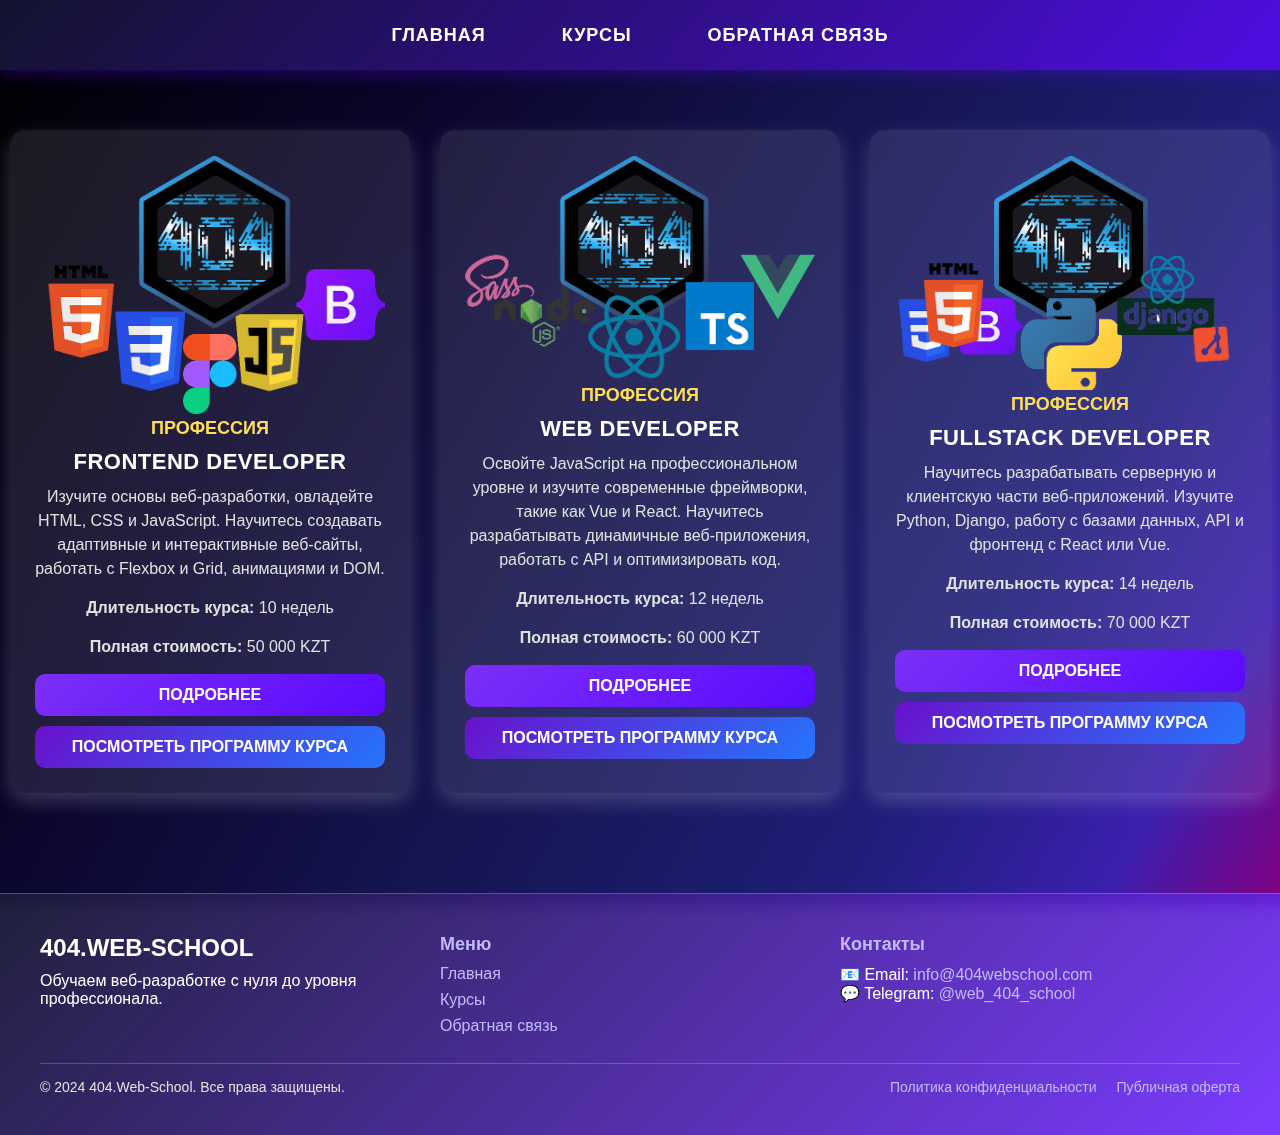
==== course-page.html @ c308d666 "пути для сайта" ====
<!DOCTYPE html>
<html lang="ru">
<head>
    <meta charset="UTF-8">
    <meta name="viewport" content="width=device-width, initial-scale=1.0">
    <link rel="stylesheet" href="./css/style.css">
    <title>404 web school</title>
</head>
<body>
    <header>
        <a href="./index.html"><p>Главная</p></a>
        <a href="./course-page.html"><p>Курсы</p></a>
        <p>Обратная связь</p>
    </header>
    
        <div class="courses">
            <!-- Курс по HTML + CSS + JavaScript -->
            <div class="course">
                <img src="./img/HTML CSS JavaScript Course.png" alt="Frontend Development">
                <h5>Профессия</h5>
                <h4>Frontend Developer</h4>
                <p>Изучите основы веб-разработки, овладейте HTML, CSS и JavaScript. Научитесь создавать адаптивные и интерактивные веб-сайты, работать с Flexbox и Grid, анимациями и DOM.</p>
                <p><strong>Длительность курса:</strong> 10 недель</p>
                <p><strong>Полная стоимость:</strong> 50 000 KZT</p>
                <button class="course-button">Подробнее</button>
                <button class="course-program-button">Посмотреть программу курса</button>
            </div>
        
            <!-- Курс по JavaScript + Vite + React -->
            <div class="course">
                <img src="./img/JavaScript Vite React Course.png" alt="Web Development">
                <h5>Профессия</h5>
                <h4>Web Developer</h4>
                <p>Освойте JavaScript на профессиональном уровне и изучите современные фреймворки, такие как Vue и React. Научитесь разрабатывать динамичные веб-приложения, работать с API и оптимизировать код.</p>
                <p><strong>Длительность курса:</strong> 12 недель</p>
                <p><strong>Полная стоимость:</strong> 60 000 KZT</p>
                <button class="course-button">Подробнее</button>
                <button class="course-program-button">Посмотреть программу курса</button>
            </div>
        
            <!-- Курс по Fullstack Development (Python + Django) -->
            <div class="course">
                <img src="./img/Fullstack Python Django.png" alt="Fullstack Development">
                <h5>Профессия</h5>
                <h4>Fullstack Developer</h4>
                <p>Научитесь разрабатывать серверную и клиентскую части веб-приложений. Изучите Python, Django, работу с базами данных, API и фронтенд с React или Vue.</p>
                <p><strong>Длительность курса:</strong> 14 недель</p>
                <p><strong>Полная стоимость:</strong> 70 000 KZT</p>
                <button class="course-button">Подробнее</button>
                <button class="course-program-button">Посмотреть программу курса</button>
            </div>
        </div>
    
    <footer>
        <div class="footer-container">
            <div class="footer-logo">
                <h2>404.Web-School</h2>
                <p>Обучаем веб-разработке с нуля до уровня профессионала.</p>
            </div>
    
            <div class="footer-links">
                <h3>Меню</h3>
                <ul>
                    <li><a href="#">Главная</a></li>
                    <li><a href="#">Курсы</a></li>
                    <li><a href="#">Обратная связь</a></li>
                </ul>
            </div>
    
            <div class="footer-contacts">
                <h3>Контакты</h3>
                <p>📧 Email: <a href="mailto:info@404webschool.com">info@404webschool.com</a></p>
                <p>💬 Telegram: <a href="https://t.me/web_404_school" target="_blank">@web_404_school</a></p>
            </div>
        </div>
    
        <div class="footer-bottom">
            <p>© 2024 404.Web-School. Все права защищены.</p>
            <div class="footer-links-bottom">
                <a href="#">Политика конфиденциальности</a>
                <a href="#">Публичная оферта</a>
            </div>
        </div>
    </footer>
    

    <script src="./js/script.js"></script>
</body>
</html>
---- css/style.css ----
* {
    margin: 0;
    padding: 0;
    box-sizing: border-box;
}

html, body {
    height: 100%;
    display: flex;
    flex-direction: column;
}

body {
    background: linear-gradient(120deg, #000000 0%, #0a0428 25%, #14144e 50%, #1e1e78 75%, #3b1fae 90%, #800080 100%);
    background-attachment: fixed; 
    color: white;
    font-family: Arial, sans-serif;
}

/* Основной контейнер страницы */
main {
    flex: 1;
    width: 100%;
    display: flex;
    flex-direction: column;
    align-items: center;
}
a{
    text-decoration:none ;
}
/* Хедер (фиксирован сверху) */
/* Хедер (фиксирован сверху, стилизованный) */
header {
    display: flex;
    justify-content: center;
    align-items: center;
    gap: 40px;
    position: fixed;
    top: 0;
    left: 0;
    width: 100%;
    height: 70px;
    background: linear-gradient(135deg, rgba(20, 20, 50, 0.95), rgba(91, 10, 255, 0.8));
    backdrop-filter: blur(15px);
    box-shadow: 0px 5px 15px rgba(91, 10, 255, 0.3);
    z-index: 1000;
    padding: 0 30px;
    transition: all 0.3s ease-in-out;
}

/* Логотип */
.header-logo {
    font-size: 22px;
    font-weight: bold;
    text-transform: uppercase;
    background: linear-gradient(90deg, #fff, #c2b8ff);
    -webkit-background-clip: text;
    -webkit-text-fill-color: transparent;
    letter-spacing: 1.5px;
    cursor: pointer;
    transition: transform 0.3s ease-in-out;
}

.header-logo:hover {
    transform: scale(1.1);
}

/* Меню */
header p {
    font-size: 18px;
    font-weight: 600;
    color: white;
    text-transform: uppercase;
    letter-spacing: 1px;
    cursor: pointer;
    transition: all 0.3s ease-in-out;
    padding: 12px 18px;
    border-radius: 8px;
    position: relative;
    overflow: hidden;
}

/* Анимация при наведении */
header p::before {
    content: "";
    position: absolute;
    width: 0;
    height: 100%;
    background: rgba(255, 255, 255, 0.2);
    left: 0;
    top: 0;
    transition: width 0.3s ease-in-out;
}

header p:hover::before {
    width: 100%;
}

header p:hover {
    color: #7b2ff7;
    box-shadow: 0px 4px 10px rgba(255, 255, 255, 0.2);
    transform: scale(1.05);
}

/* Анимация уменьшения хедера при скролле */
header.scrolled {
    height: 55px;
    background: linear-gradient(135deg, rgba(20, 20, 50, 0.85), rgba(91, 10, 255, 0.7));
    box-shadow: 0px 3px 10px rgba(91, 10, 255, 0.2);
}

/* Добавляем плавность перехода */
body {
    padding-top: 80px;
    transition: padding-top 0.3s ease-in-out;
}


/* Чтобы контент не перекрывался хедером */
main {
    padding-top: 80px;
}
.title-about {
    display: flex;
    align-items: center;
    justify-content: space-between;
    background: linear-gradient(135deg, rgba(91, 10, 255, 0.3), rgba(21, 0, 52, 0.6)); /* Градиентный фон */
    padding: 60px;
    border-radius: 20px;
    box-shadow: 0px 10px 25px rgba(255, 255, 255, 0.25);
    max-width: 1200px;
    margin: 60px auto;
    backdrop-filter: blur(12px);
    border: 1px solid rgba(255, 255, 255, 0.2);
    text-align: left;
    gap: 50px;
    overflow: hidden;
    position: relative;
    animation: fadeIn 1s ease-in-out;
}

/* Декоративные светящиеся элементы */
.title-about::before, .title-about::after {
    content: "";
    position: absolute;
    width: 120px;
    height: 120px;
    background: radial-gradient(circle, rgba(255, 255, 255, 0.2), transparent);
    border-radius: 50%;
    z-index: 0;
}

.title-about::before {
    top: -40px;
    left: -40px;
}

.title-about::after {
    bottom: -40px;
    right: -40px;
}

/* Изображение */
.title-about img {
    width: 45%;
    max-width: 500px;
    border-radius: 15px;
    box-shadow: 0px 8px 15px rgba(255, 255, 255, 0.3);
    object-fit: cover;
    transition: transform 0.3s ease-in-out;
    position: relative;
    z-index: 1;
}

.title-about img:hover {
    transform: scale(1.05);
}

/* Блок текста */
.title-content {
    flex: 1;
    max-width: 50%;
    position: relative;
    z-index: 1;
}

/* Заголовок */
.title-content h1 {
    font-size: 36px;
    font-weight: 800;
    color: white;
    text-transform: uppercase;
    text-shadow: 0px 5px 10px rgba(0, 0, 0, 0.3);
    margin-bottom: 15px;
    text-align: left;
    letter-spacing: 1.5px;
    background: linear-gradient(90deg, #fff, #c2b8ff);
    -webkit-background-clip: text;
    -webkit-text-fill-color: transparent;
}

/* Подзаголовок */
.title-content h2 {
    font-size: 28px;
    line-height: 1.6;
    font-weight: 700;
    color: white;
    text-shadow: 0px 4px 8px rgba(0, 0, 0, 0.3);
    margin-bottom: 15px;
}

/* Описание */
.title-content p {
    font-size: 18px;
    line-height: 1.7;
    color: #e0e0e0;
    text-shadow: 0px 3px 6px rgba(0, 0, 0, 0.3);
    margin-bottom: 15px;
}

/* CTA Кнопка */
.cta-button {
    display: inline-block;
    background: linear-gradient(135deg, #7b2ff7, #5b0aff);
    color: white;
    font-size: 18px;
    padding: 14px 24px;
    border: none;
    border-radius: 12px;
    cursor: pointer;
    transition: background 0.3s ease-in-out, transform 0.2s ease-in-out;
}

.cta-button:hover {
    background: linear-gradient(135deg, #5b0aff, #3b008d);
    transform: scale(1.08);
}

/* Анимация появления */
@keyframes fadeIn {
    from {
        opacity: 0;
        transform: translateY(30px);
    }
    to {
        opacity: 1;
        transform: translateY(0);
    }
}

/* Основной контейнер */
.whyme {
    background: rgba(255, 255, 255, 0.15);
    padding: 30px;
    border-radius: 15px;
    box-shadow: 0px 6px 15px rgba(255, 255, 255, 0.2);
    display: flex;
    flex-direction: row-reverse; /* Изображение справа */
    align-items: center;
    justify-content: space-between;
    gap: 40px;
    text-align: left;
    backdrop-filter: blur(10px);
    border: 1px solid rgba(255, 255, 255, 0.2);
}

/* Контент */
.whyme-content {
    flex: 1;
    text-align: left;
}

/* Заголовок */
.whyme h3 {
    font-size: 28px;
    margin-bottom: 20px;
    font-weight: 700;
    text-transform: uppercase;
    color: #ffffff;
    text-shadow: 0px 4px 8px rgba(0, 0, 0, 0.3);
}

/* Блок списка */
.whyme-block {
    display: flex;
    flex-direction: column;
    gap: 15px;
}

/* Элементы списка */
.whyme-block__img {
    display: flex;
    align-items: center;
    gap: 12px;
    background: rgba(255, 255, 255, 0.1);
    padding: 12px 15px;
    border-radius: 8px;
    box-shadow: 0px 4px 10px rgba(255, 255, 255, 0.1);
    transition: transform 0.2s ease-in-out;
}

.whyme-block__img:hover {
    transform: translateX(5px);
}

/* Цифры */
.whyme-block__img span {
    font-size: 20px;
    font-weight: bold;
    color: #ffffff;
    background: linear-gradient(135deg, #7b2ff7, #5b0aff);
    height: 40px;
    width: 40px;
    min-width: 40px;
    min-height: 40px;
    display: flex;
    align-items: center;
    justify-content: center;
    border-radius: 8px;
    text-align: center;
    box-shadow: 0px 4px 10px rgba(255, 255, 255, 0.3);
}

/* Текст */
.whyme-block__img h4 {
    font-size: 18px;
    font-weight: 400;
    color: #ffffff;
}

/* Изображение */
.whyme-image {
    flex-shrink: 0;
    display: flex;
    justify-content: center;
    align-items: center;
}

.whyme img {
    width: 400px; /* Увеличенный размер */
    border-radius: 12px;
    box-shadow: 0px 8px 20px rgba(255, 255, 255, 0.3);
    transition: transform 0.3s ease-in-out;
}

.whyme img:hover {
    transform: scale(1.08); /* Немного увеличивается при наведении */
}
.courses {
    display: flex;
    justify-content: center;
    gap: 35px;
    max-width: 1400px;
    margin: 50px auto;
    flex-wrap: wrap;
}

/* Контейнер для курса */
.courses {
    display: flex;
    justify-content: center;
    gap: 30px;
    max-width: 1400px;
    margin: 50px auto;
    flex-wrap: wrap;
}

.course {
    background: rgba(255, 255, 255, 0.1);
    padding: 25px;
    border-radius: 15px;
    box-shadow: 0px 8px 20px rgba(255, 255, 255, 0.2);
    text-align: center;
    max-width: 400px;
    width: 100%;
    backdrop-filter: blur(8px);
    transition: all 0.3s ease-in-out;
    overflow: hidden;
    position: relative;
}

.course:hover {
    transform: translateY(-5px);
    box-shadow: 0px 10px 25px rgba(255, 255, 255, 0.3);
}

.course img {
    width: 100%;
    height: auto;
    max-height: 300px;
    border-radius: 12px;
    object-fit: cover;
    transition: transform 0.3s ease-in-out;
}

.course:hover img {
    transform: scale(1.03);
}

.course h5 {
    font-size: 18px;
    color: #ffdd57;
    font-weight: 700;
    text-transform: uppercase;
    margin-bottom: 5px;
}

.course h4 {
    font-size: 22px;
    margin: 10px 0;
    color: white;
    font-weight: 700;
    text-transform: uppercase;
    letter-spacing: 0.5px;
}

.course p {
    font-size: 16px;
    color: #e0e0e0;
    line-height: 1.5;
    margin-bottom: 15px;
}

.course-button, .course-program-button {
    display: block;
    width: 100%;
    text-align: center;
    padding: 12px;
    font-size: 16px;
    border-radius: 10px;
    font-weight: 600;
    text-transform: uppercase;
    cursor: pointer;
    transition: all 0.3s ease-in-out;
    margin-top: 10px;
}

.course-button {
    background: linear-gradient(135deg, #7b2ff7, #5b0aff);
    color: white;
    border: none;
}

.course-button:hover {
    background: linear-gradient(135deg, #5b0aff, #3b008d);
    transform: scale(1.05);
    box-shadow: 0px 4px 10px rgba(255, 255, 255, 0.3);
}

.course-program-button {
    background: linear-gradient(135deg, #6a11cb, #2575fc); /* Градиент фиолетово-синий */
    color: white;
    font-size: 16px;
    padding: 12px 20px;
    border: none;
    border-radius: 10px;
    cursor: pointer;
    transition: all 0.3s ease-in-out;
    font-weight: 600;
    text-transform: uppercase;
    margin-top: 10px;
}

.course-program-button:hover {
    background: linear-gradient(135deg, #2575fc, #6a11cb);
    transform: scale(1.05);
    box-shadow: 0px 4px 10px rgba(255, 255, 255, 0.3);
}



/* Контейнер секции */
.contact-section {
    display: flex;
    justify-content: center;
    align-items: center;
    padding: 60px;
    background: linear-gradient(135deg, rgba(91, 10, 255, 0.2), rgba(21, 0, 52, 0.6));
    border-radius: 20px;
    box-shadow: 0px 10px 25px rgba(255, 255, 255, 0.2);
    max-width: 1000px;
    margin: 50px auto;
    backdrop-filter: blur(10px);
}

/* Контейнер */
.contact-container {
    display: flex;
    align-items: center;
    justify-content: space-between;
    gap: 40px;
    width: 100%;
}

/* Контент слева */
.contact-content {
    flex: 1;
    max-width: 50%;
    text-align: left;
}

/* Заголовок */
.contact-content h2 {
    font-size: 32px;
    font-weight: 800;
    color: #ffffff;
    text-transform: uppercase;
    margin-bottom: 15px;
}

/* Описание */
.contact-content p {
    font-size: 18px;
    color: #e0e0e0;
    margin-bottom: 20px;
}

/* Форма */
.contact-form {
    display: flex;
    flex-direction: column;
    gap: 15px;
}

/* Поля ввода */
.contact-form input,
.contact-form textarea {
    width: 100%;
    padding: 12px;
    font-size: 16px;
    border-radius: 8px;
    border: 1px solid rgba(255, 255, 255, 0.3);
    background: rgba(255, 255, 255, 0.1);
    color: white;
    outline: none;
    transition: border 0.3s ease-in-out;
}

/* Поле фокус */
.contact-form input:focus,
.contact-form textarea:focus {
    border: 1px solid #7b2ff7;
}

/* Кнопка */
.contact-form button {
    background: linear-gradient(135deg, #7b2ff7, #5b0aff);
    color: white;
    font-size: 18px;
    padding: 14px 24px;
    border: none;
    border-radius: 12px;
    cursor: pointer;
    transition: background 0.3s ease-in-out, transform 0.2s ease-in-out;
}

.contact-form button:hover {
    background: linear-gradient(135deg, #5b0aff, #3b008d);
    transform: scale(1.05);
}

/* Контактные данные */
.contact-info {
    margin-top: 20px;
    font-size: 18px;
    color: white;
}

/* Ссылки */
.contact-info a {
    color: #7b2ff7;
    text-decoration: none;
    transition: color 0.3s ease-in-out;
}

.contact-info a:hover {
    color: #c2b8ff;
}

/* Картинка справа */
.contact-image {
    flex: 1;
    max-width: 50%;
    display: flex;
    justify-content: center;
    align-items: center;
}

.contact-image img {
    width: 100%;
    max-width: 350px;
    border-radius: 12px;
    box-shadow: 0px 6px 12px rgba(255, 255, 255, 0.3);
    transition: transform 0.3s ease-in-out;
}

/* Анимация появления */
.contact-image img:hover {
    transform: scale(1.05);
}


/* Стили для футера */
footer {
    background: linear-gradient(135deg, rgba(20, 20, 50, 0.95), rgba(91, 10, 255, 0.8));
    color: white;
    padding: 40px 20px;
    text-align: center;
    margin-top: 50px;
    border-top: 1px solid rgba(255, 255, 255, 0.2);
    backdrop-filter: blur(10px);
    display: flex;
    flex-direction: column;
    align-items: center;
    justify-content: center;
}

.footer-container {
    max-width: 1200px;
    width: 100%;
    display: flex;
    justify-content: space-between;
    flex-wrap: wrap;
    padding-bottom: 20px;
    border-bottom: 1px solid rgba(255, 255, 255, 0.2);
}

.footer-logo {
    flex: 1;
    min-width: 250px;
    text-align: left;
}

.footer-logo h2 {
    font-size: 24px;
    font-weight: bold;
    color: #ffffff;
    text-transform: uppercase;
    margin-bottom: 10px;
}

.footer-links, .footer-contacts {
    flex: 1;
    min-width: 200px;
    text-align: left;
}

.footer-links h3, .footer-contacts h3 {
    font-size: 18px;
    font-weight: bold;
    margin-bottom: 10px;
    color: #c2b8ff;
}

.footer-links ul {
    list-style: none;
    padding: 0;
}

.footer-links li {
    margin-bottom: 8px;
}

.footer-links a, .footer-contacts a {
    color: #c2b8ff;
    text-decoration: none;
    transition: color 0.3s ease-in-out;
    font-size: 16px;
}

.footer-links a:hover, .footer-contacts a:hover {
    color: #7b2ff7;
}

.footer-bottom {
    font-size: 14px;
    color: #e0e0e0;
    display: flex;
    justify-content: space-between;
    flex-wrap: wrap;
    width: 100%;
    max-width: 1200px;
    padding-top: 15px;
}

.footer-links-bottom {
    display: flex;
    gap: 20px;
}

.footer-links-bottom a {
    color: #c2b8ff;
    text-decoration: none;
    font-size: 14px;
    transition: color 0.3s ease-in-out;
}

.footer-links-bottom a:hover {
    color: #ffffff;
}


/* Адаптация для мобильных устройств */
@media screen and (max-width: 768px) {
    /* Хедер */
    header {
        flex-direction: column;
        gap: 10px;
        height: auto;
        padding: 15px;
        text-align: center;
    }

    header p {
        font-size: 16px;
        padding: 10px;
    }

    /* Основной контент */
    .title-about {
        flex-direction: column;
        padding: 40px 20px;
        text-align: center;
        gap: 30px;
    }

    .title-about img {
        width: 100%;
        max-width: 350px;
    }

    .title-content {
        max-width: 100%;
        text-align: center;
    }

    .title-content h1 {
        font-size: 28px;
    }

    .title-content h2 {
        font-size: 22px;
    }

    .title-content p {
        font-size: 16px;
    }

    /* Почему мы */
    .whyme {
        flex-direction: column;
        padding: 30px;
        gap: 20px;
        text-align: center;
    }

    .whyme img {
        width: 100%;
        max-width: 300px;
    }

    .whyme-block__img {
        flex-direction: column;
        gap: 10px;
        text-align: center;
    }

    /* Курсы */
    .courses {
        flex-direction: column;
        gap: 20px;
    }

    .course {
        max-width: 100%;
        padding: 20px;
    }

    .course img {
        max-height: 250px;
    }

    /* Контакты */
    .contact-section {
        padding: 30px;
    }

    .contact-container {
        flex-direction: column;
        gap: 20px;
        text-align: center;
    }

    .contact-content {
        max-width: 100%;
    }

    .contact-form input,
    .contact-form textarea {
        font-size: 14px;
    }

    /* Футер */
    .footer-container {
        flex-direction: column;
        text-align: center;
        gap: 20px;
    }

    .footer-links ul {
        padding: 0;
    }

    .footer-links, .footer-contacts {
        text-align: center;
    }

    .footer-bottom {
        flex-direction: column;
        text-align: center;
        gap: 10px;
    }
}
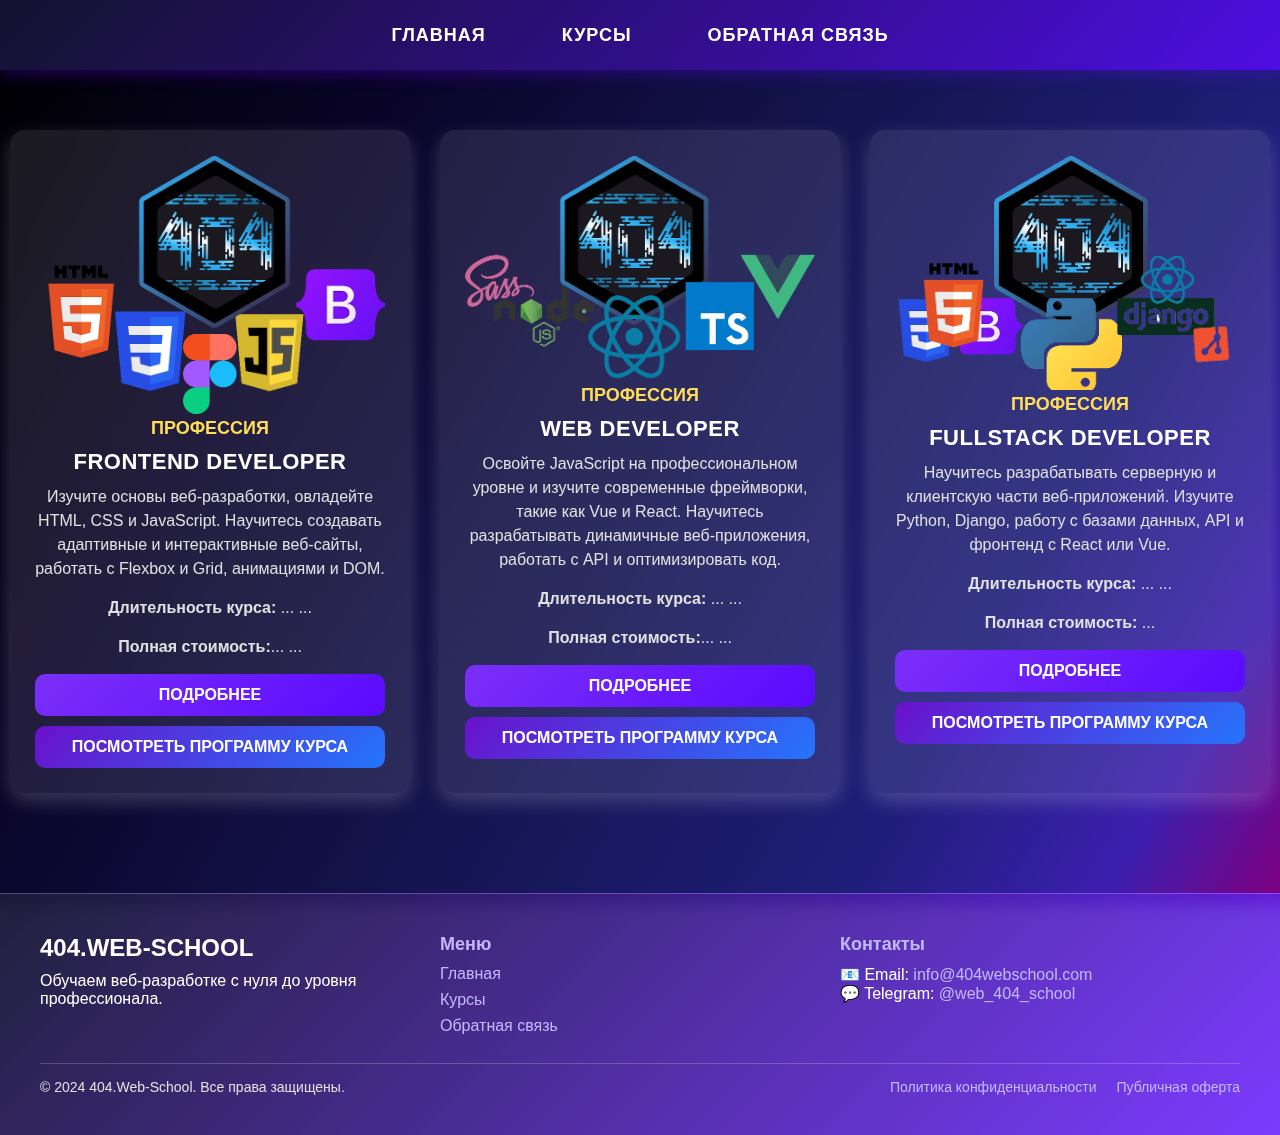
==== commit 401ecaa7: "добавил оставшиеся страницы" ====
--- a/course-page.html
+++ b/course-page.html
@@ -10,7 +10,7 @@
     <header>
         <a href="./index.html"><p>Главная</p></a>
         <a href="./course-page.html"><p>Курсы</p></a>
-        <p>Обратная связь</p>
+        <a href="./service.html"><p>Обратная связь</p></a>
     </header>
     
         <div class="courses">
@@ -20,8 +20,8 @@
                 <h5>Профессия</h5>
                 <h4>Frontend Developer</h4>
                 <p>Изучите основы веб-разработки, овладейте HTML, CSS и JavaScript. Научитесь создавать адаптивные и интерактивные веб-сайты, работать с Flexbox и Grid, анимациями и DOM.</p>
-                <p><strong>Длительность курса:</strong> 10 недель</p>
-                <p><strong>Полная стоимость:</strong> 50 000 KZT</p>
+                <p><strong>Длительность курса:</strong> ... ...</p>
+                <p><strong>Полная стоимость:</strong>... ...</p>
                 <button class="course-button">Подробнее</button>
                 <button class="course-program-button">Посмотреть программу курса</button>
             </div>
@@ -32,8 +32,8 @@
                 <h5>Профессия</h5>
                 <h4>Web Developer</h4>
                 <p>Освойте JavaScript на профессиональном уровне и изучите современные фреймворки, такие как Vue и React. Научитесь разрабатывать динамичные веб-приложения, работать с API и оптимизировать код.</p>
-                <p><strong>Длительность курса:</strong> 12 недель</p>
-                <p><strong>Полная стоимость:</strong> 60 000 KZT</p>
+                <p><strong>Длительность курса:</strong> ... ...</p>
+                <p><strong>Полная стоимость:</strong>... ...</p>
                 <button class="course-button">Подробнее</button>
                 <button class="course-program-button">Посмотреть программу курса</button>
             </div>
@@ -44,8 +44,8 @@
                 <h5>Профессия</h5>
                 <h4>Fullstack Developer</h4>
                 <p>Научитесь разрабатывать серверную и клиентскую части веб-приложений. Изучите Python, Django, работу с базами данных, API и фронтенд с React или Vue.</p>
-                <p><strong>Длительность курса:</strong> 14 недель</p>
-                <p><strong>Полная стоимость:</strong> 70 000 KZT</p>
+                <p><strong>Длительность курса:</strong> ... ... </p>
+                <p><strong>Полная стоимость:</strong> ... </p>
                 <button class="course-button">Подробнее</button>
                 <button class="course-program-button">Посмотреть программу курса</button>
             </div>
